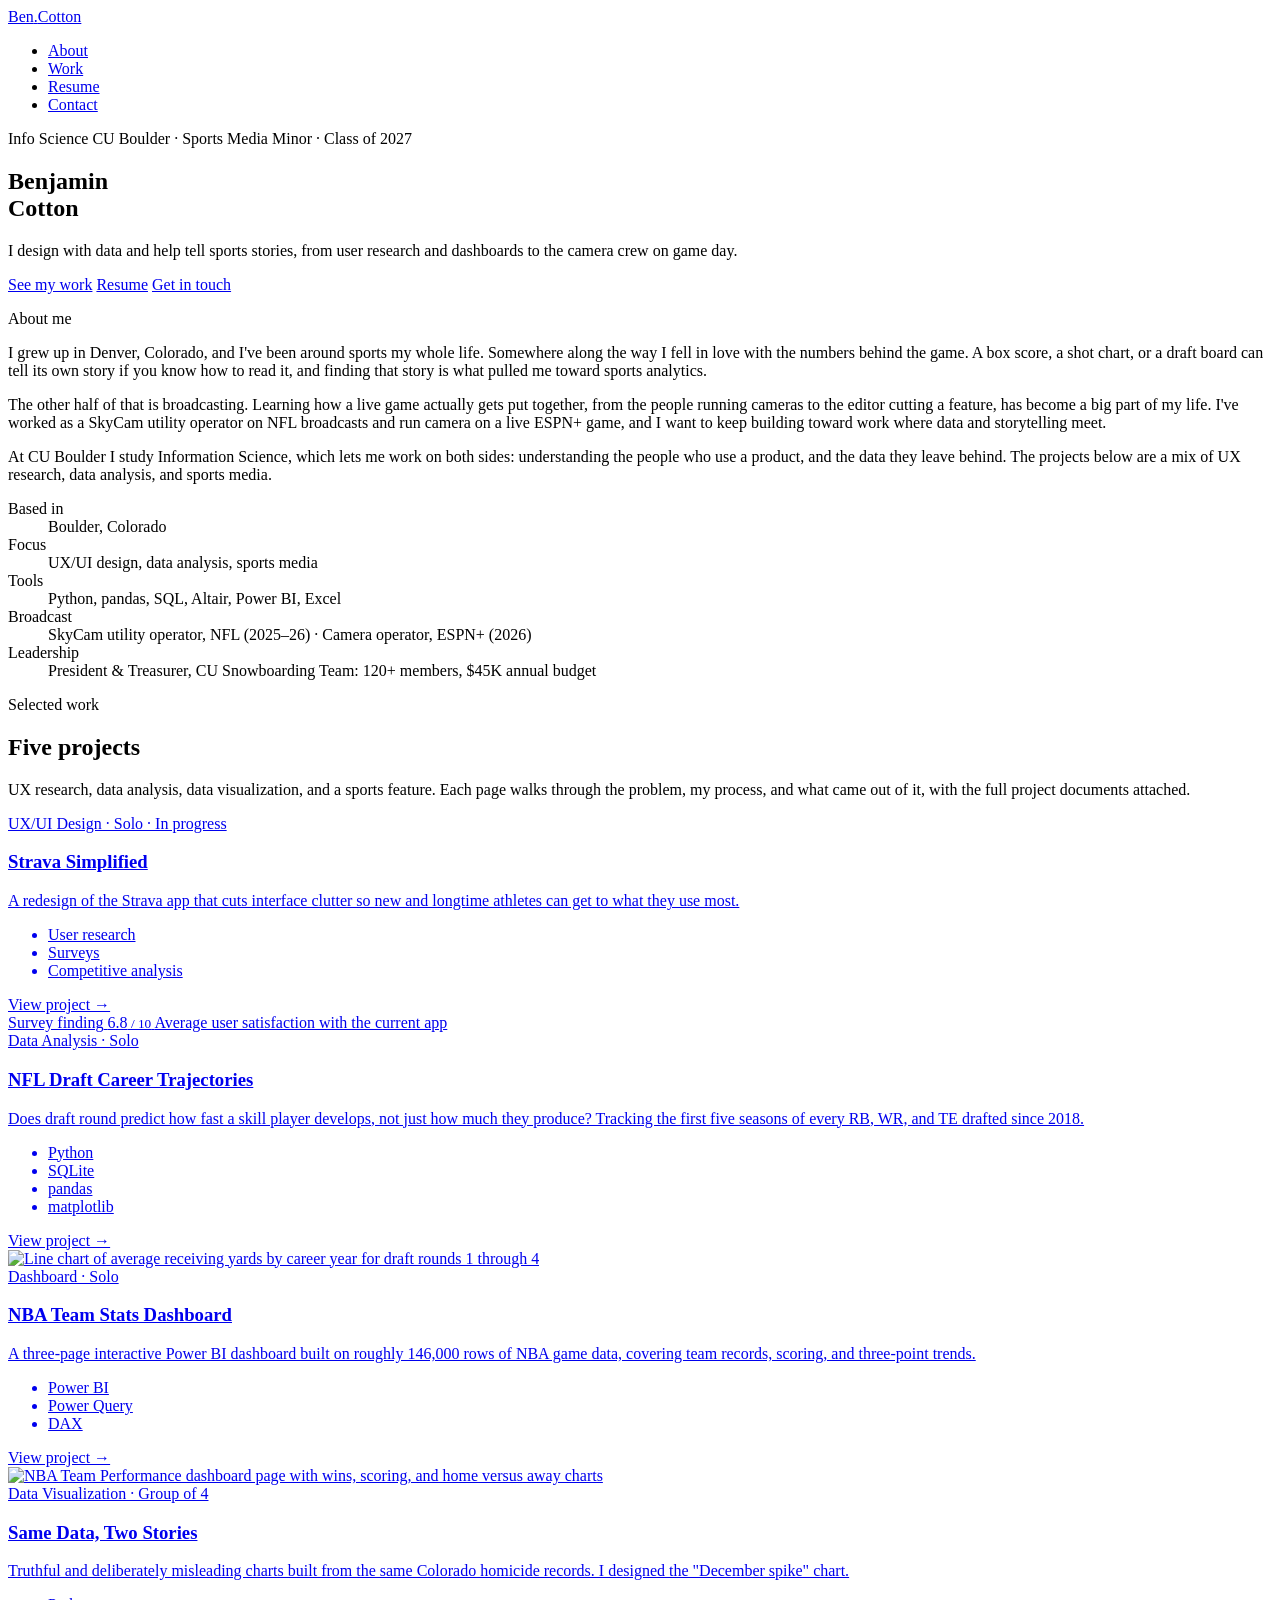
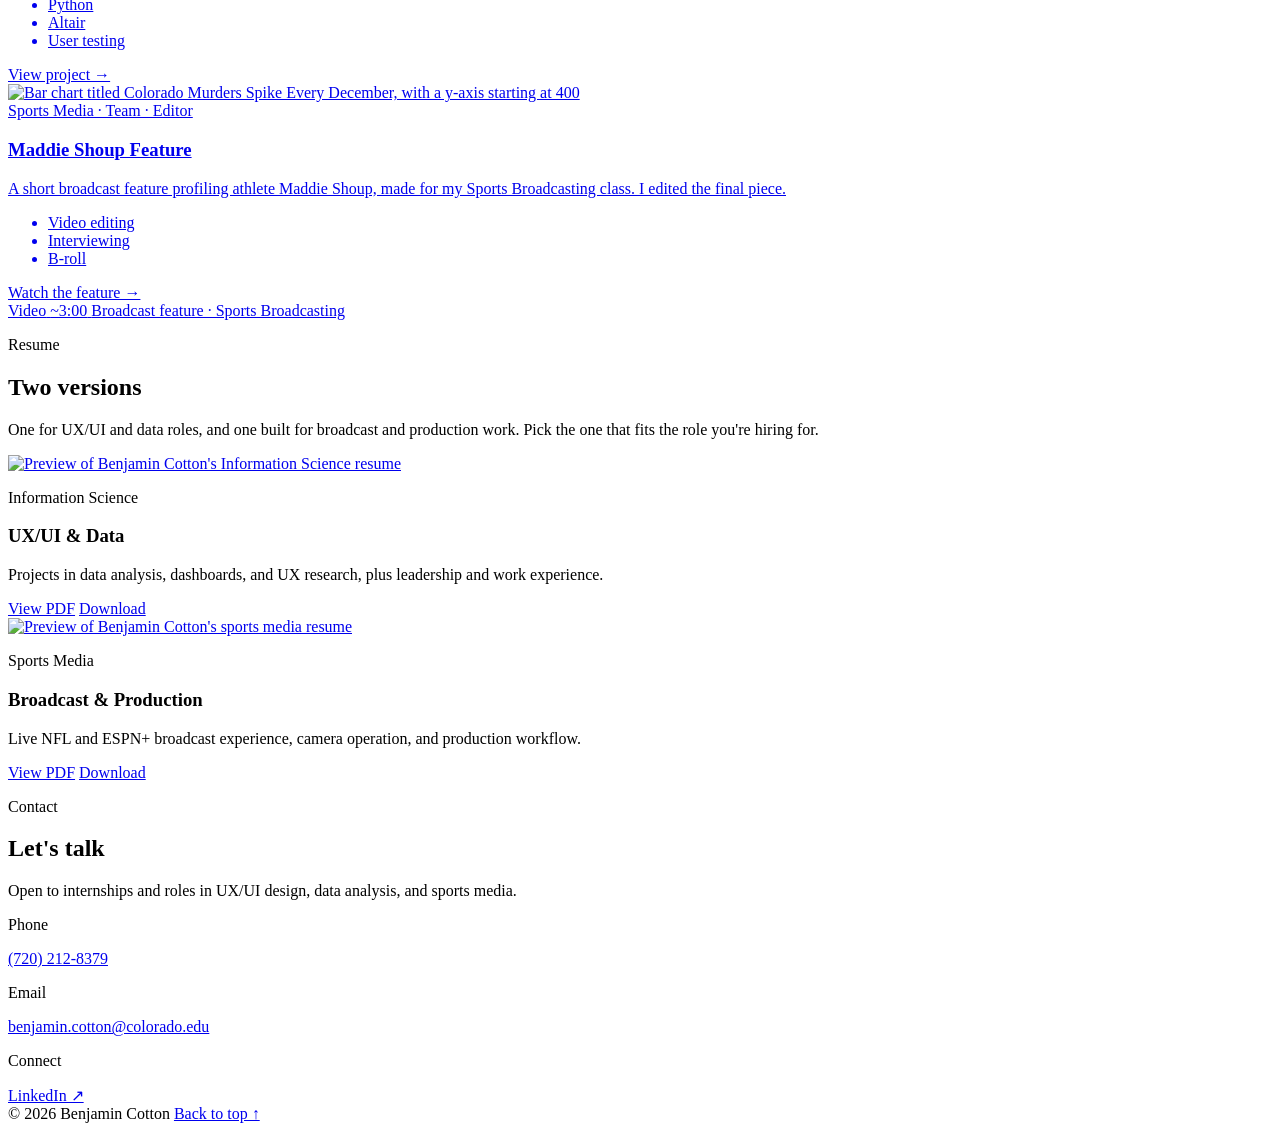
==== index.html @ 994b2de2 "Add files via upload" ====
<!DOCTYPE html>
<html lang="en">
<head>
<meta charset="utf-8">
<meta name="viewport" content="width=device-width, initial-scale=1, viewport-fit=cover">
<title>Benjamin Cotton</title>
<meta name="description" content="Benjamin Cotton — Information Science student at CU Boulder working in UX/UI design, data analysis, and sports media.">
<link rel="preconnect" href="https://fonts.googleapis.com">
<link rel="preconnect" href="https://fonts.gstatic.com" crossorigin>
<link rel="stylesheet" href="https://fonts.googleapis.com/css2?family=Barlow+Condensed:wght@600;700&family=IBM+Plex+Mono:wght@400;500&family=Source+Sans+3:wght@400;600&display=swap">
<link rel="stylesheet" href="css/style.css">
</head>
<body>

<nav class="nav" aria-label="Main">
  <div class="wrap">
    <a class="mark" href="#top">Ben<span>.</span>Cotton</a>
    <ul>
      <li><a class="link" href="#about">About</a></li>
      <li><a class="link" href="#work">Work</a></li>
      <li><a class="link" href="#resume">Resume</a></li>
      <li><a class="link" href="#contact">Contact</a></li>
    </ul>
  </div>
</nav>

<main id="top">
  <section class="hero" id="about">
    <div class="wrap">
      <div class="stack">
        <div class="lower-third">
          <span class="tag">Info Science</span>
          <span class="txt">CU Boulder · Sports Media Minor · Class of 2027</span>
        </div>
        <h1>Benjamin<br>Cotton</h1>
        <p class="lede">I design with data and help tell sports stories, from user research and dashboards to the camera crew on game day.</p>
        <div class="cta-row">
          <a class="btn primary" href="#work">See my work</a>
          <a class="btn" href="#resume">Resume</a>
          <a class="btn" href="#contact">Get in touch</a>
        </div>
      </div>

      <div class="about-grid">
        <div class="story">
          <p class="slate"><span class="dot"></span>About me</p>
          <p>I grew up in Denver, Colorado, and I've been around sports my whole life. Somewhere along the way I fell in love with the numbers behind the game. A box score, a shot chart, or a draft board can tell its own story if you know how to read it, and finding that story is what pulled me toward sports analytics.</p>
          <p>The other half of that is broadcasting. Learning how a live game actually gets put together, from the people running cameras to the editor cutting a feature, has become a big part of my life. I've worked as a SkyCam utility operator on NFL broadcasts and run camera on a live ESPN+ game, and I want to keep building toward work where data and storytelling meet.</p>
          <p>At CU Boulder I study Information Science, which lets me work on both sides: understanding the people who use a product, and the data they leave behind. The projects below are a mix of UX research, data analysis, and sports media.</p>
        </div>
        <dl class="facts">
          <div><dt>Based in</dt><dd>Boulder, Colorado</dd></div>
          <div><dt>Focus</dt><dd>UX/UI design, data analysis, sports media</dd></div>
          <div><dt>Tools</dt><dd>Python, pandas, SQL, Altair, Power BI, Excel</dd></div>
          <div><dt>Broadcast</dt><dd>SkyCam utility operator, NFL (2025–26) · Camera operator, ESPN+ (2026)</dd></div>
          <div><dt>Leadership</dt><dd>President &amp; Treasurer, CU Snowboarding Team: 120+ members, $45K annual budget</dd></div>
        </dl>
      </div>
    </div>
  </section>

  <section id="work">
    <div class="wrap">
      <div class="section-head">
        <p class="slate"><span class="dot"></span>Selected work</p>
        <h2>Five projects</h2>
        <p class="muted">UX research, data analysis, data visualization, and a sports feature. Each page walks through the problem, my process, and what came out of it, with the full project documents attached.</p>
      </div>

      <div class="projects">
        <a class="project" href="projects/strava-simplified.html">
          <div class="info">
            <span class="num">UX/UI Design · Solo · In progress</span>
            <h3>Strava Simplified</h3>
            <p class="muted">A redesign of the Strava app that cuts interface clutter so new and longtime athletes can get to what they use most.</p>
            <ul class="tags"><li>User research</li><li>Surveys</li><li>Competitive analysis</li></ul>
            <span class="go">View project →</span>
          </div>
          <div class="thumb type">
            <span class="badge">Survey finding</span>
            <span class="big">6.8<small> / 10</small></span>
            <span class="cap">Average user satisfaction with the current app</span>
          </div>
        </a>

        <a class="project" href="projects/nfl-draft-trajectories.html">
          <div class="info">
            <span class="num">Data Analysis · Solo</span>
            <h3>NFL Draft Career Trajectories</h3>
            <p class="muted">Does draft round predict how fast a skill player develops, not just how much they produce? Tracking the first five seasons of every RB, WR, and TE drafted since 2018.</p>
            <ul class="tags"><li>Python</li><li>SQLite</li><li>pandas</li><li>matplotlib</li></ul>
            <span class="go">View project →</span>
          </div>
          <div class="thumb contain"><img src="assets/img/nfl-chart-2.png" alt="Line chart of average receiving yards by career year for draft rounds 1 through 4" loading="lazy"></div>
        </a>

        <a class="project" href="projects/nba-team-dashboard.html">
          <div class="info">
            <span class="num">Dashboard · Solo</span>
            <h3>NBA Team Stats Dashboard</h3>
            <p class="muted">A three-page interactive Power BI dashboard built on roughly 146,000 rows of NBA game data, covering team records, scoring, and three-point trends.</p>
            <ul class="tags"><li>Power BI</li><li>Power Query</li><li>DAX</li></ul>
            <span class="go">View project →</span>
          </div>
          <div class="thumb"><img src="assets/img/nba-page-1.jpg" alt="NBA Team Performance dashboard page with wins, scoring, and home versus away charts" loading="lazy"></div>
        </a>

        <a class="project" href="projects/colorado-homicide-data-viz.html">
          <div class="info">
            <span class="num">Data Visualization · Group of 4</span>
            <h3>Same Data, Two Stories</h3>
            <p class="muted">Truthful and deliberately misleading charts built from the same Colorado homicide records. I designed the "December spike" chart.</p>
            <ul class="tags"><li>Python</li><li>Altair</li><li>User testing</li></ul>
            <span class="go">View project →</span>
          </div>
          <div class="thumb contain"><img src="assets/img/viz-december.png" alt="Bar chart titled Colorado Murders Spike Every December, with a y-axis starting at 400" loading="lazy"></div>
        </a>

        <a class="project" href="projects/maddie-shoup-feature.html">
          <div class="info">
            <span class="num">Sports Media · Team · Editor</span>
            <h3>Maddie Shoup Feature</h3>
            <p class="muted">A short broadcast feature profiling athlete Maddie Shoup, made for my Sports Broadcasting class. I edited the final piece.</p>
            <ul class="tags"><li>Video editing</li><li>Interviewing</li><li>B-roll</li></ul>
            <span class="go">Watch the feature →</span>
          </div>
          <div class="thumb type">
            <span class="badge">Video</span>
            <span class="play" aria-hidden="true"></span>
            <span class="big">~3:00</span>
            <span class="cap">Broadcast feature · Sports Broadcasting</span>
          </div>
        </a>
      </div>
    </div>
  </section>

  <section id="resume">
    <div class="wrap">
      <div class="section-head">
        <p class="slate"><span class="dot"></span>Resume</p>
        <h2>Two versions</h2>
        <p class="muted">One for UX/UI and data roles, and one built for broadcast and production work. Pick the one that fits the role you're hiring for.</p>
      </div>
      <div class="resumes">
        <article class="resume">
          <div class="paper"><a href="assets/docs/Benjamin-Cotton-Resume.pdf" target="_blank" rel="noopener"><img src="assets/img/resume-is-1.jpg" alt="Preview of Benjamin Cotton's Information Science resume" loading="lazy"></a></div>
          <div>
            <p class="slate">Information Science</p>
            <h3>UX/UI &amp; Data</h3>
          </div>
          <p class="muted">Projects in data analysis, dashboards, and UX research, plus leadership and work experience.</p>
          <div class="cta-row">
            <a class="btn primary" href="assets/docs/Benjamin-Cotton-Resume.pdf" target="_blank" rel="noopener">View PDF</a>
            <a class="btn" href="assets/docs/Benjamin-Cotton-Resume.pdf" download>Download</a>
          </div>
        </article>
        <article class="resume">
          <div class="paper"><a href="assets/docs/Benjamin-Cotton-Resume-Sports-Media.pdf" target="_blank" rel="noopener"><img src="assets/img/resume-sports-1.jpg" alt="Preview of Benjamin Cotton's sports media resume" loading="lazy"></a></div>
          <div>
            <p class="slate">Sports Media</p>
            <h3>Broadcast &amp; Production</h3>
          </div>
          <p class="muted">Live NFL and ESPN+ broadcast experience, camera operation, and production workflow.</p>
          <div class="cta-row">
            <a class="btn primary" href="assets/docs/Benjamin-Cotton-Resume-Sports-Media.pdf" target="_blank" rel="noopener">View PDF</a>
            <a class="btn" href="assets/docs/Benjamin-Cotton-Resume-Sports-Media.pdf" download>Download</a>
          </div>
        </article>
      </div>
    </div>
  </section>

  <section id="contact">
    <div class="wrap">
      <div class="section-head">
        <p class="slate"><span class="dot"></span>Contact</p>
        <h2>Let's talk</h2>
        <p class="muted">Open to internships and roles in UX/UI design, data analysis, and sports media.</p>
      </div>
      <div class="contact-grid">
        <div><p class="slate">Phone</p><a class="val" href="tel:+17202128379">(720) 212-8379</a></div>
        <div><p class="slate">Email</p><a class="val" href="mailto:benjamin.cotton@colorado.edu">benjamin.cotton@colorado.edu</a></div>
        <div><p class="slate">Connect</p><a class="val" href="https://www.linkedin.com/in/benjamin-g-cotton/" target="_blank" rel="noopener">LinkedIn ↗</a></div>
      </div>
    </div>
  </section>
</main>

<footer>
  <div class="wrap">
    <span class="slate">© 2026 Benjamin Cotton</span>
    <a class="slate" href="#top">Back to top ↑</a>
  </div>
</footer>

</body>
</html>
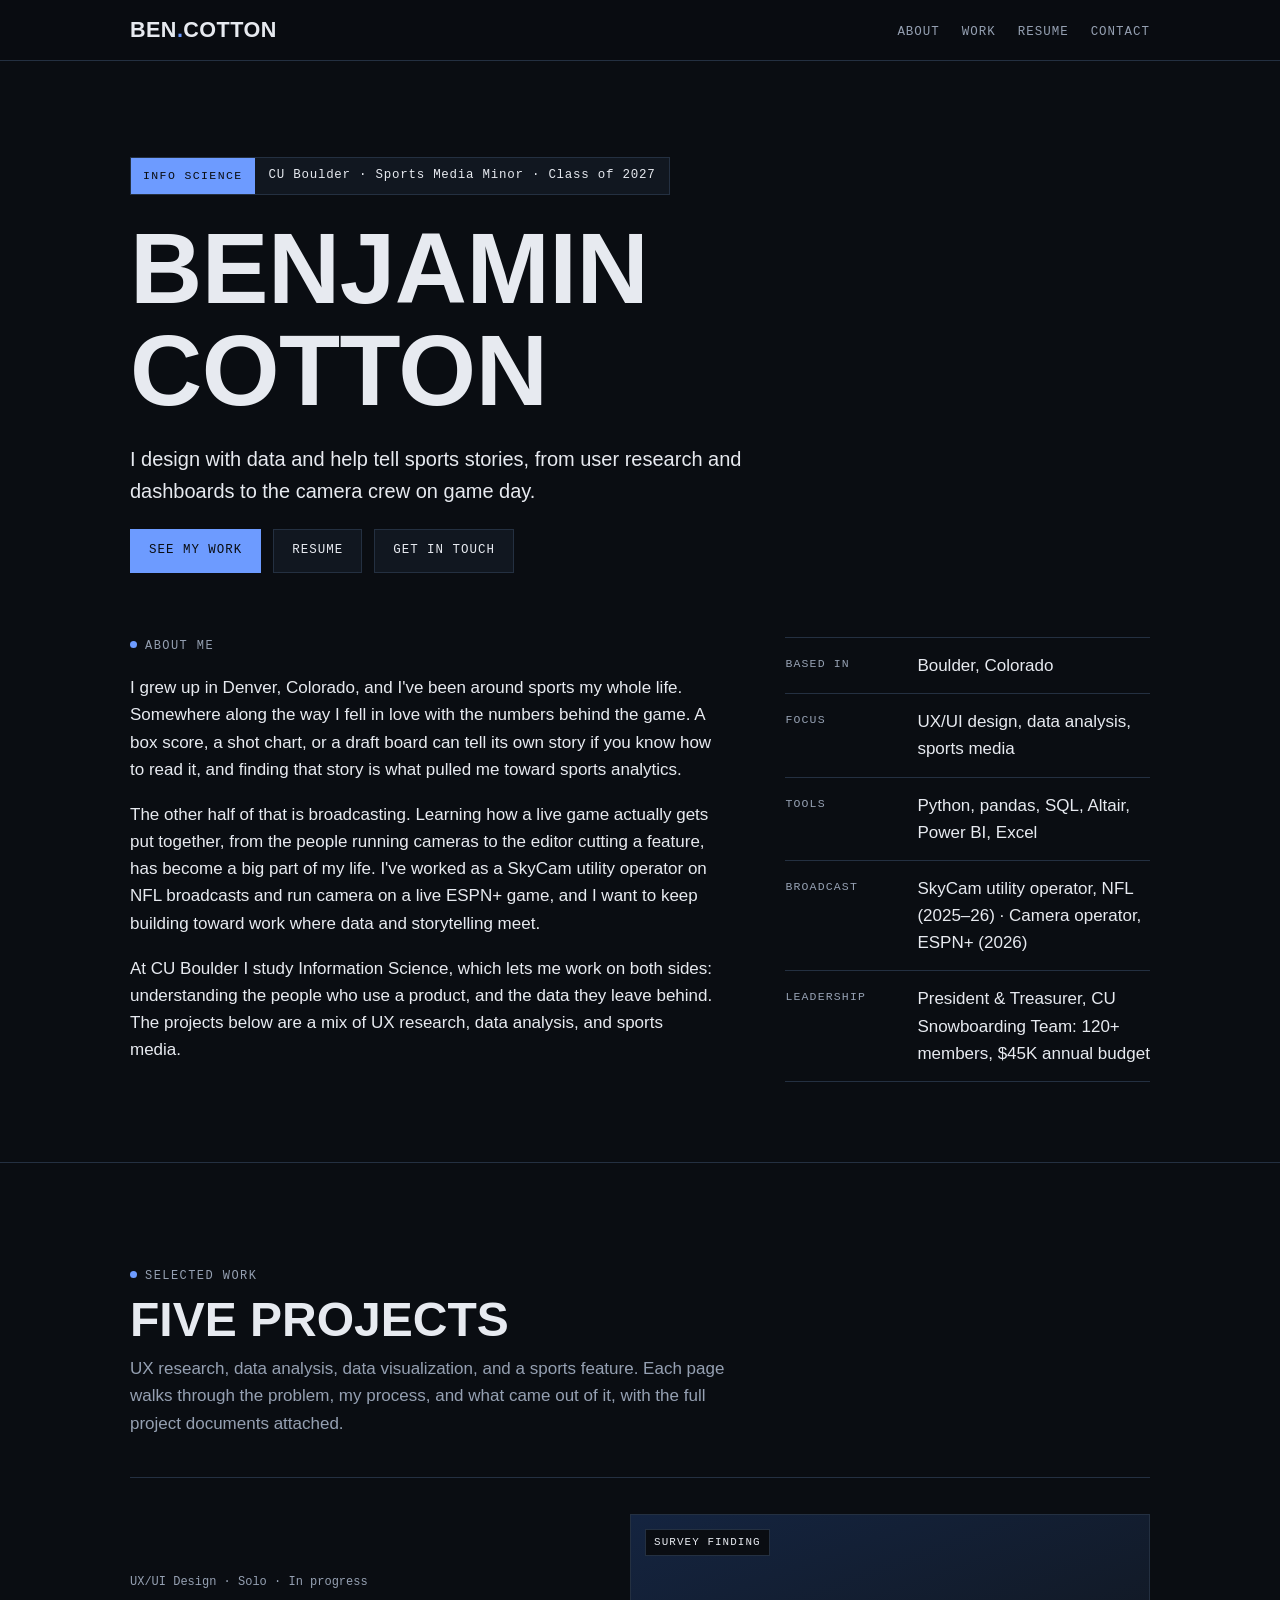
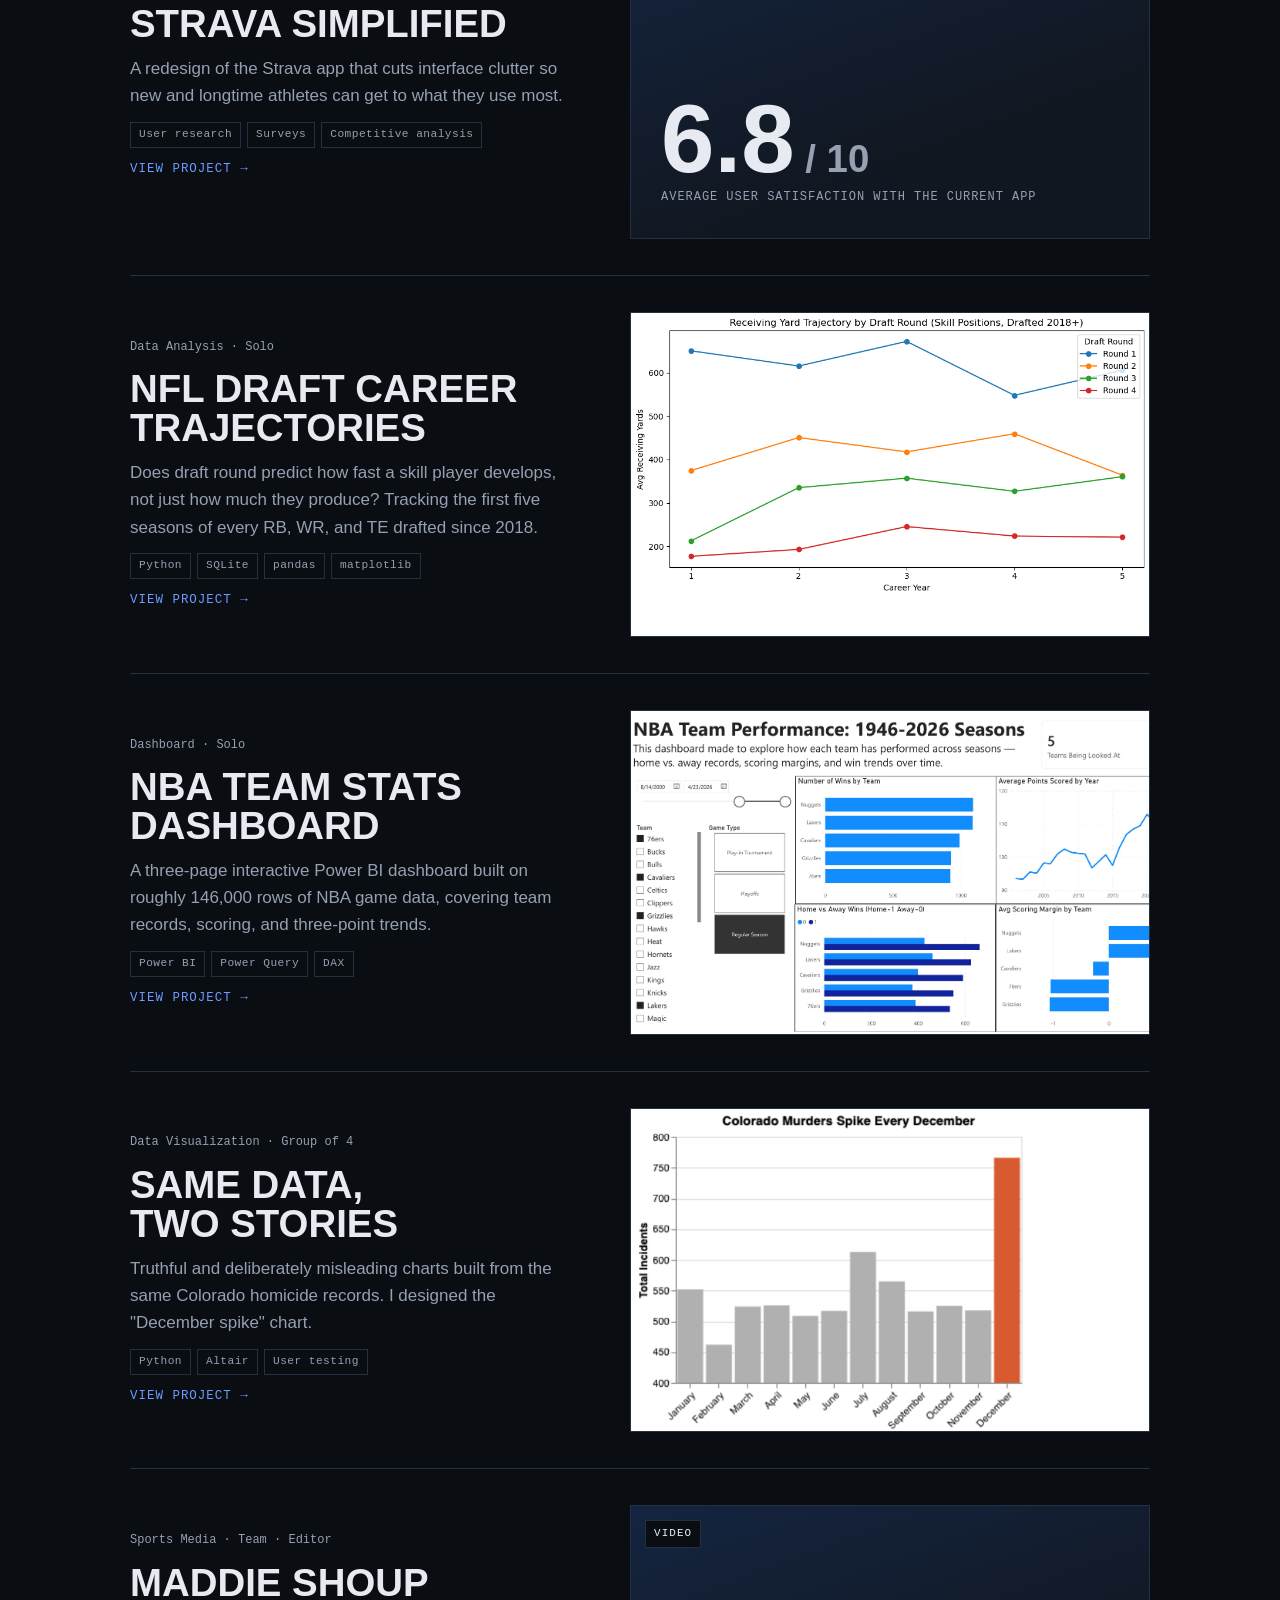
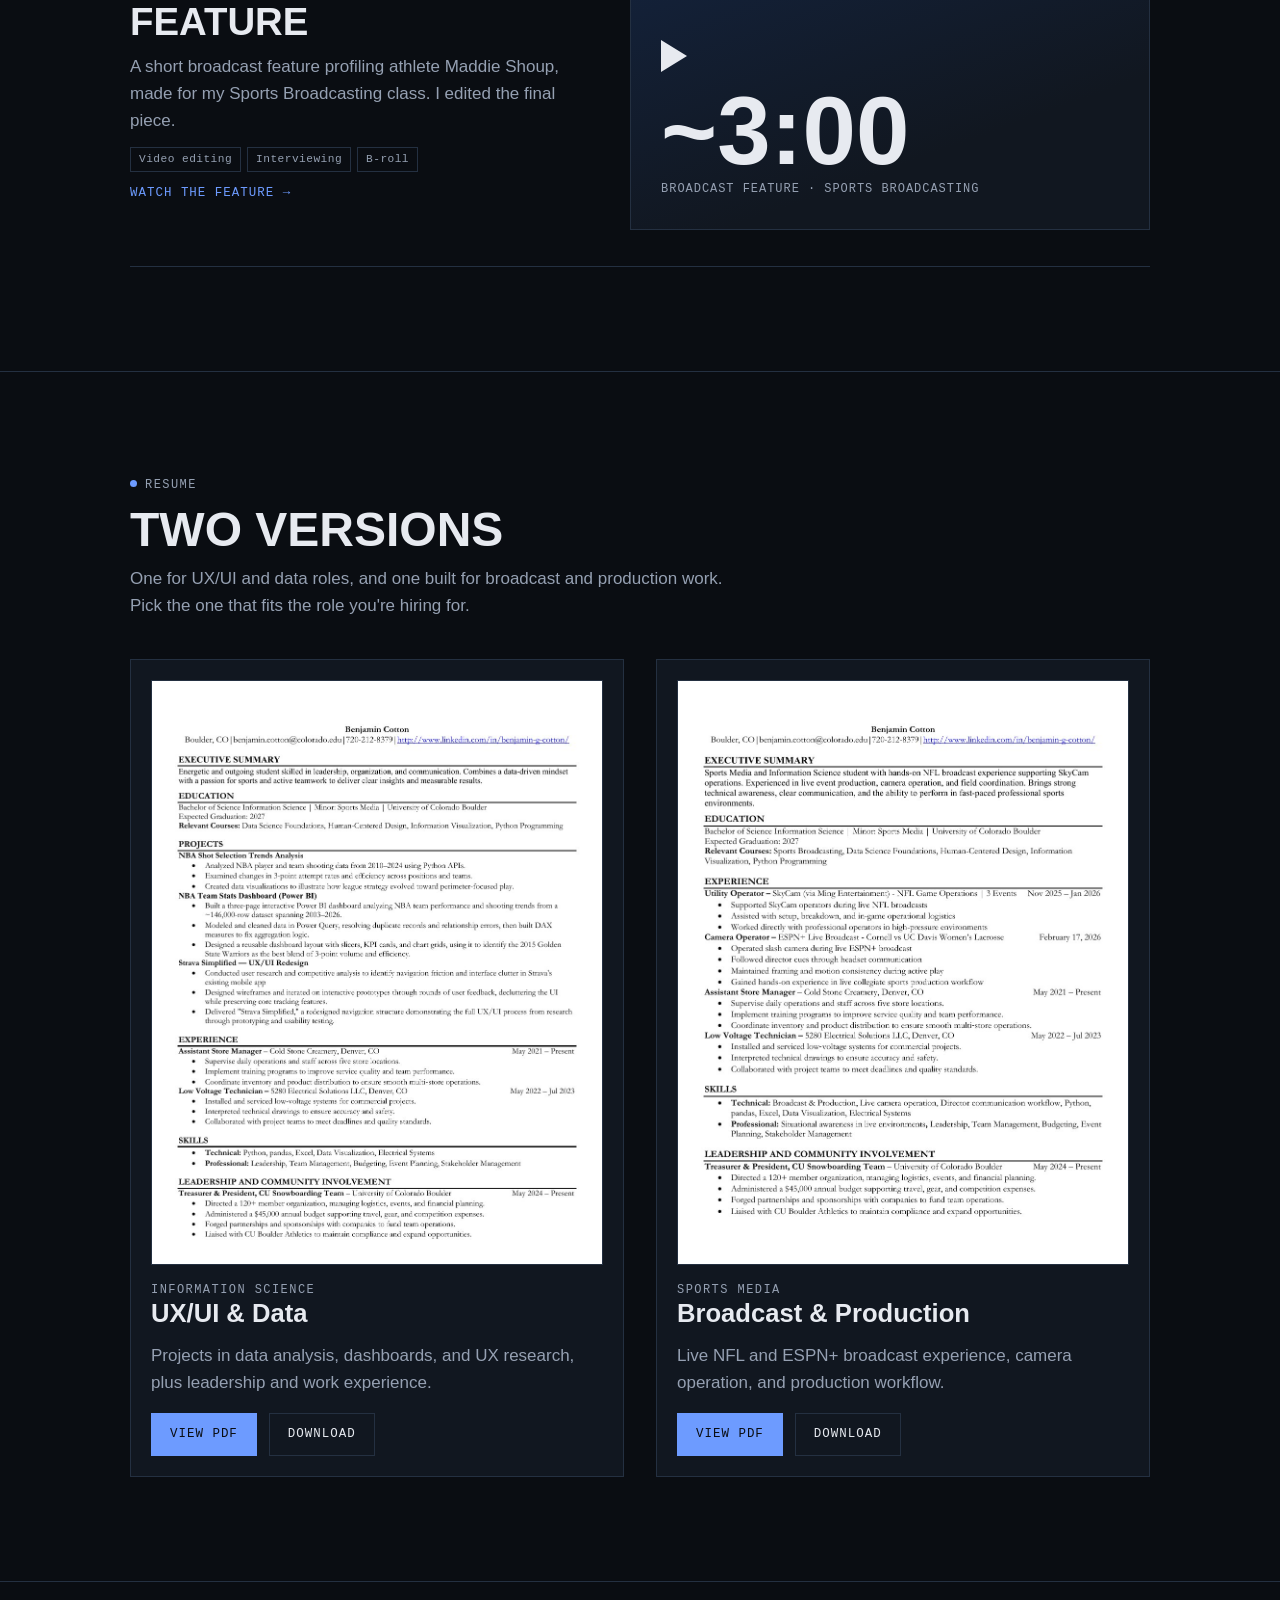
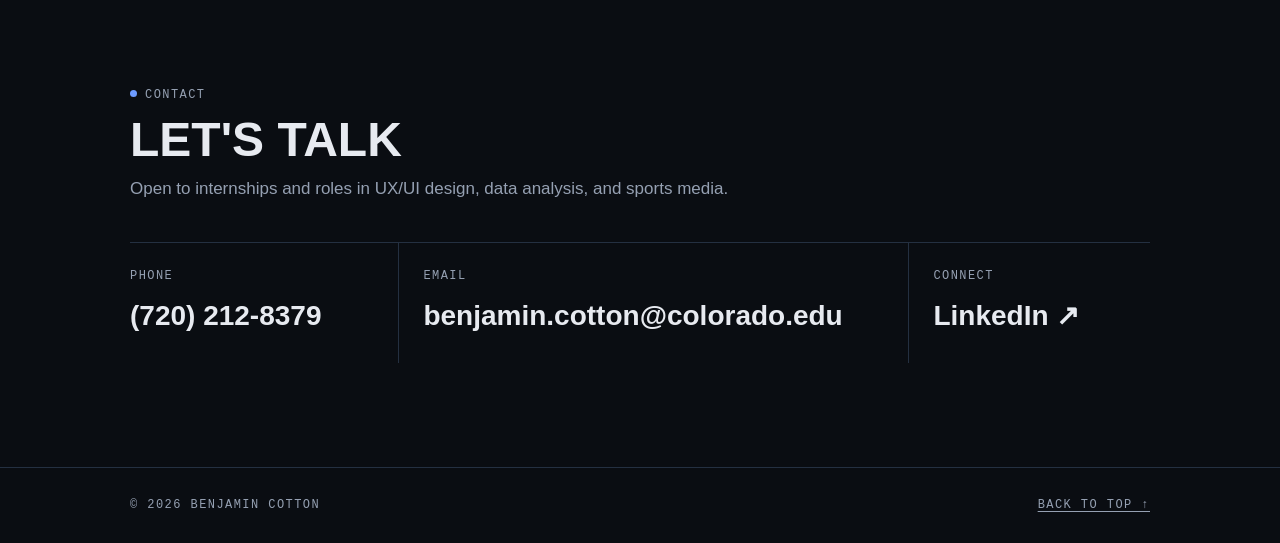
==== commit 6b15ccfb: "Add files via upload" ====
--- a/index.html
+++ b/index.html
@@ -8,7 +8,7 @@
 <link rel="preconnect" href="https://fonts.googleapis.com">
 <link rel="preconnect" href="https://fonts.gstatic.com" crossorigin>
 <link rel="stylesheet" href="https://fonts.googleapis.com/css2?family=Barlow+Condensed:wght@600;700&family=IBM+Plex+Mono:wght@400;500&family=Source+Sans+3:wght@400;600&display=swap">
-<link rel="stylesheet" href="css/style.css">
+<link rel="stylesheet" href="style.css">
 </head>
 <body>
 
@@ -68,7 +68,7 @@
       </div>
 
       <div class="projects">
-        <a class="project" href="projects/strava-simplified.html">
+        <a class="project" href="strava-simplified.html">
           <div class="info">
             <span class="num">UX/UI Design · Solo · In progress</span>
             <h3>Strava Simplified</h3>
@@ -83,7 +83,7 @@
           </div>
         </a>
 
-        <a class="project" href="projects/nfl-draft-trajectories.html">
+        <a class="project" href="nfl-draft-trajectories.html">
           <div class="info">
             <span class="num">Data Analysis · Solo</span>
             <h3>NFL Draft Career Trajectories</h3>
@@ -91,10 +91,10 @@
             <ul class="tags"><li>Python</li><li>SQLite</li><li>pandas</li><li>matplotlib</li></ul>
             <span class="go">View project →</span>
           </div>
-          <div class="thumb contain"><img src="assets/img/nfl-chart-2.png" alt="Line chart of average receiving yards by career year for draft rounds 1 through 4" loading="lazy"></div>
+          <div class="thumb contain"><img src="nfl-chart-2.png" alt="Line chart of average receiving yards by career year for draft rounds 1 through 4" loading="lazy"></div>
         </a>
 
-        <a class="project" href="projects/nba-team-dashboard.html">
+        <a class="project" href="nba-team-dashboard.html">
           <div class="info">
             <span class="num">Dashboard · Solo</span>
             <h3>NBA Team Stats Dashboard</h3>
@@ -102,10 +102,10 @@
             <ul class="tags"><li>Power BI</li><li>Power Query</li><li>DAX</li></ul>
             <span class="go">View project →</span>
           </div>
-          <div class="thumb"><img src="assets/img/nba-page-1.jpg" alt="NBA Team Performance dashboard page with wins, scoring, and home versus away charts" loading="lazy"></div>
+          <div class="thumb"><img src="nba-page-1.jpg" alt="NBA Team Performance dashboard page with wins, scoring, and home versus away charts" loading="lazy"></div>
         </a>
 
-        <a class="project" href="projects/colorado-homicide-data-viz.html">
+        <a class="project" href="colorado-homicide-data-viz.html">
           <div class="info">
             <span class="num">Data Visualization · Group of 4</span>
             <h3>Same Data, Two Stories</h3>
@@ -113,10 +113,10 @@
             <ul class="tags"><li>Python</li><li>Altair</li><li>User testing</li></ul>
             <span class="go">View project →</span>
           </div>
-          <div class="thumb contain"><img src="assets/img/viz-december.png" alt="Bar chart titled Colorado Murders Spike Every December, with a y-axis starting at 400" loading="lazy"></div>
+          <div class="thumb contain"><img src="viz-december.png" alt="Bar chart titled Colorado Murders Spike Every December, with a y-axis starting at 400" loading="lazy"></div>
         </a>
 
-        <a class="project" href="projects/maddie-shoup-feature.html">
+        <a class="project" href="maddie-shoup-feature.html">
           <div class="info">
             <span class="num">Sports Media · Team · Editor</span>
             <h3>Maddie Shoup Feature</h3>
@@ -144,27 +144,27 @@
       </div>
       <div class="resumes">
         <article class="resume">
-          <div class="paper"><a href="assets/docs/Benjamin-Cotton-Resume.pdf" target="_blank" rel="noopener"><img src="assets/img/resume-is-1.jpg" alt="Preview of Benjamin Cotton's Information Science resume" loading="lazy"></a></div>
+          <div class="paper"><a href="Benjamin-Cotton-Resume.pdf" target="_blank" rel="noopener"><img src="resume-is-1.jpg" alt="Preview of Benjamin Cotton's Information Science resume" loading="lazy"></a></div>
           <div>
             <p class="slate">Information Science</p>
             <h3>UX/UI &amp; Data</h3>
           </div>
           <p class="muted">Projects in data analysis, dashboards, and UX research, plus leadership and work experience.</p>
           <div class="cta-row">
-            <a class="btn primary" href="assets/docs/Benjamin-Cotton-Resume.pdf" target="_blank" rel="noopener">View PDF</a>
-            <a class="btn" href="assets/docs/Benjamin-Cotton-Resume.pdf" download>Download</a>
+            <a class="btn primary" href="Benjamin-Cotton-Resume.pdf" target="_blank" rel="noopener">View PDF</a>
+            <a class="btn" href="Benjamin-Cotton-Resume.pdf" download>Download</a>
           </div>
         </article>
         <article class="resume">
-          <div class="paper"><a href="assets/docs/Benjamin-Cotton-Resume-Sports-Media.pdf" target="_blank" rel="noopener"><img src="assets/img/resume-sports-1.jpg" alt="Preview of Benjamin Cotton's sports media resume" loading="lazy"></a></div>
+          <div class="paper"><a href="Benjamin-Cotton-Resume-Sports-Media.pdf" target="_blank" rel="noopener"><img src="resume-sports-1.jpg" alt="Preview of Benjamin Cotton's sports media resume" loading="lazy"></a></div>
           <div>
             <p class="slate">Sports Media</p>
             <h3>Broadcast &amp; Production</h3>
           </div>
           <p class="muted">Live NFL and ESPN+ broadcast experience, camera operation, and production workflow.</p>
           <div class="cta-row">
-            <a class="btn primary" href="assets/docs/Benjamin-Cotton-Resume-Sports-Media.pdf" target="_blank" rel="noopener">View PDF</a>
-            <a class="btn" href="assets/docs/Benjamin-Cotton-Resume-Sports-Media.pdf" download>Download</a>
+            <a class="btn primary" href="Benjamin-Cotton-Resume-Sports-Media.pdf" target="_blank" rel="noopener">View PDF</a>
+            <a class="btn" href="Benjamin-Cotton-Resume-Sports-Media.pdf" download>Download</a>
           </div>
         </article>
       </div>
--- a/style.css
+++ b/style.css
@@ -0,0 +1,242 @@
+/* Layout concept: a broadcast "lower third" — left-aligned condensed headlines,
+   mono slates for metadata, one 1100px column on a near-black, blue-biased ground. */
+:root {
+  --bg: #0a0d12;
+  --surface: #111720;
+  --surface-2: #17202c;
+  --line: #243041;
+  --fg: #e7eaf0;
+  --muted: #95a0b2;
+  --accent: #6d9bff;
+  --navy: #142440;
+  --display: "Barlow Condensed", "Arial Narrow", "Helvetica Neue", Arial, sans-serif;
+  --body: "Source Sans 3", "Segoe UI", "Helvetica Neue", Arial, sans-serif;
+  --mono: "IBM Plex Mono", ui-monospace, "SFMono-Regular", Menlo, Consolas, monospace;
+  --wrap: 1100px;
+  color-scheme: dark;
+}
+
+*, *::before, *::after { box-sizing: border-box; }
+html { scroll-behavior: smooth; scroll-padding-top: 80px; }
+@media (prefers-reduced-motion: reduce) { html { scroll-behavior: auto; } }
+
+body {
+  margin: 0;
+  background: var(--bg);
+  color: var(--fg);
+  font-family: var(--body);
+  font-size: 1.0625rem;
+  line-height: 1.6;
+  -webkit-font-smoothing: antialiased;
+}
+img { max-width: 100%; display: block; }
+a { color: var(--accent); text-underline-offset: 3px; }
+a:hover { color: var(--fg); }
+:focus-visible { outline: 2px solid var(--accent); outline-offset: 3px; border-radius: 2px; }
+
+.wrap { max-width: var(--wrap); margin: 0 auto; padding-inline: clamp(16px, 4vw, 40px); }
+
+/* ---------- Nav ---------- */
+.nav {
+  position: sticky; top: env(safe-area-inset-top, 0px); z-index: 10;
+  background: color-mix(in srgb, var(--bg) 88%, transparent);
+  backdrop-filter: blur(10px);
+  border-bottom: 1px solid var(--line);
+}
+.nav .wrap { display: flex; align-items: center; justify-content: space-between; gap: 16px; min-height: 60px; }
+.mark {
+  font-family: var(--display); font-weight: 700; font-size: 1.35rem; letter-spacing: 0.02em;
+  color: var(--fg); text-decoration: none; text-transform: uppercase;
+}
+.mark span { color: var(--accent); }
+.nav ul { list-style: none; display: flex; flex-wrap: wrap; gap: 4px 22px; margin: 0; padding: 0; }
+.nav a.link {
+  font-family: var(--mono); font-size: 0.78rem; letter-spacing: 0.08em; text-transform: uppercase;
+  color: var(--muted); text-decoration: none;
+}
+.nav a.link:hover { color: var(--fg); }
+@media (max-width: 560px) { .nav ul { gap: 4px 14px; } .nav a.link { font-size: 0.7rem; } }
+
+/* ---------- Type ---------- */
+.slate {
+  font-family: var(--mono); font-size: 0.75rem; font-weight: 500; letter-spacing: 0.12em;
+  text-transform: uppercase; color: var(--muted); margin: 0;
+}
+.slate .dot { display: inline-block; width: 7px; height: 7px; border-radius: 50%; background: var(--accent); margin-right: 8px; vertical-align: 1px; }
+h1, h2, h3 { font-family: var(--display); text-wrap: balance; margin: 0; line-height: 1.02; }
+h1 { font-size: clamp(3rem, 9vw, 6.25rem); font-weight: 700; text-transform: uppercase; letter-spacing: -0.005em; }
+h2 { font-size: clamp(2rem, 5vw, 3rem); font-weight: 700; text-transform: uppercase; }
+h3 { font-size: 1.6rem; font-weight: 600; }
+p { margin: 0; max-width: 65ch; }
+.lede { font-size: 1.25rem; color: var(--fg); max-width: 58ch; }
+.muted { color: var(--muted); }
+
+/* ---------- Sections ---------- */
+section { padding-block: clamp(56px, 9vw, 104px); border-top: 1px solid var(--line); }
+section.hero { border-top: 0; padding-block: clamp(48px, 8vw, 96px) clamp(48px, 7vw, 80px); }
+.section-head { display: flex; flex-direction: column; gap: 10px; margin-bottom: 40px; }
+
+/* Hero */
+.hero .stack { display: flex; flex-direction: column; gap: 22px; }
+.lower-third {
+  display: inline-flex; align-items: stretch; align-self: flex-start; max-width: 100%;
+  border: 1px solid var(--line); background: var(--surface);
+}
+.lower-third .tag {
+  background: var(--accent); color: var(--bg); font-family: var(--mono); font-weight: 500;
+  font-size: 0.72rem; letter-spacing: 0.12em; text-transform: uppercase; padding: 8px 12px;
+  display: flex; align-items: center;
+}
+.lower-third .txt { padding: 8px 14px; font-family: var(--mono); font-size: 0.78rem; letter-spacing: 0.06em; color: var(--fg); }
+
+.about-grid {
+  display: grid; grid-template-columns: minmax(0, 1.6fr) minmax(0, 1fr); gap: clamp(32px, 6vw, 72px);
+  margin-top: clamp(40px, 6vw, 64px);
+}
+.about-grid .story { display: flex; flex-direction: column; gap: 18px; min-width: 0; }
+.facts { margin: 0; display: flex; flex-direction: column; border-top: 1px solid var(--line); }
+.facts div { display: grid; grid-template-columns: 7.5rem minmax(0, 1fr); gap: 12px; padding: 14px 0; border-bottom: 1px solid var(--line); }
+.facts dt { font-family: var(--mono); font-size: 0.72rem; letter-spacing: 0.1em; text-transform: uppercase; color: var(--muted); padding-top: 3px; }
+.facts dd { margin: 0; }
+@media (max-width: 760px) { .about-grid { grid-template-columns: 1fr; } }
+
+.cta-row { display: flex; flex-wrap: wrap; gap: 12px; }
+.btn {
+  display: inline-flex; align-items: center; gap: 8px; padding: 11px 18px;
+  font-family: var(--mono); font-size: 0.78rem; font-weight: 500; letter-spacing: 0.08em; text-transform: uppercase;
+  text-decoration: none; border: 1px solid var(--line); color: var(--fg); background: var(--surface);
+  transition: border-color .15s, background .15s;
+}
+.btn:hover { border-color: var(--accent); color: var(--fg); }
+.btn.primary { background: var(--accent); color: var(--bg); border-color: var(--accent); }
+.btn.primary:hover { background: var(--fg); border-color: var(--fg); color: var(--bg); }
+
+/* ---------- Project list ---------- */
+.projects { display: flex; flex-direction: column; }
+.project {
+  display: grid; grid-template-columns: minmax(0, 1fr) minmax(0, 1.15fr); gap: clamp(24px, 4vw, 48px);
+  padding-block: 36px; border-top: 1px solid var(--line); color: inherit; text-decoration: none; align-items: center;
+}
+.project:last-child { border-bottom: 1px solid var(--line); }
+.project .info { display: flex; flex-direction: column; gap: 12px; min-width: 0; }
+.project h3 { font-size: clamp(1.8rem, 3.6vw, 2.4rem); text-transform: uppercase; transition: color .15s; }
+.project:hover h3 { color: var(--accent); }
+.project .go { font-family: var(--mono); font-size: 0.78rem; letter-spacing: 0.08em; text-transform: uppercase; color: var(--accent); }
+.project .num { font-family: var(--mono); font-size: 0.75rem; color: var(--muted); }
+.thumb {
+  aspect-ratio: 16 / 10; max-width: 100%; width: 100%; overflow: hidden; border: 1px solid var(--line);
+  background: var(--surface); position: relative;
+}
+.thumb img { width: 100%; height: 100%; object-fit: cover; object-position: top left; transition: transform .4s; }
+.thumb.contain img { object-fit: contain; background: #fff; }
+.project:hover .thumb img { transform: scale(1.02); }
+@media (prefers-reduced-motion: reduce) { .thumb img { transition: none; } .project:hover .thumb img { transform: none; } }
+.thumb.type {
+  display: flex; flex-direction: column; justify-content: flex-end; gap: 6px; padding: clamp(18px, 3vw, 30px);
+  background: linear-gradient(160deg, var(--navy), var(--surface) 70%);
+}
+.thumb.type .big { font-family: var(--display); font-weight: 700; font-size: clamp(3.5rem, 9vw, 6rem); line-height: 0.9; }
+.thumb.type .big small { font-size: 0.4em; color: var(--muted); font-weight: 600; }
+.thumb.type .cap { font-family: var(--mono); font-size: 0.75rem; letter-spacing: 0.08em; text-transform: uppercase; color: var(--muted); }
+.thumb .badge {
+  position: absolute; top: 14px; left: 14px; font-family: var(--mono); font-size: 0.68rem; letter-spacing: 0.1em;
+  text-transform: uppercase; padding: 4px 8px; background: var(--bg); border: 1px solid var(--line); color: var(--fg);
+}
+.play {
+  width: 0; height: 0; border-left: 26px solid var(--fg); border-top: 16px solid transparent; border-bottom: 16px solid transparent;
+  margin-bottom: 10px;
+}
+@media (max-width: 760px) {
+  .project { grid-template-columns: 1fr; }
+  .project .thumb { order: -1; }
+}
+
+/* tags */
+.tags { display: flex; flex-wrap: wrap; gap: 6px; margin: 0; padding: 0; list-style: none; }
+.tags li { font-family: var(--mono); font-size: 0.7rem; letter-spacing: 0.04em; padding: 3px 8px; border: 1px solid var(--line); color: var(--muted); }
+
+/* ---------- Resume ---------- */
+.resumes { display: grid; grid-template-columns: repeat(2, minmax(0, 1fr)); gap: clamp(20px, 3vw, 32px); }
+.resume { display: flex; flex-direction: column; gap: 16px; border: 1px solid var(--line); background: var(--surface); padding: 20px; min-width: 0; }
+.resume .paper { border: 1px solid var(--line); background: #fff; aspect-ratio: 8.5 / 11; overflow: hidden; max-width: 100%; }
+.resume .paper img { width: 100%; height: 100%; object-fit: cover; object-position: top; }
+.resume .paper a { display: block; height: 100%; }
+@media (max-width: 760px) { .resumes { grid-template-columns: 1fr; } }
+
+/* ---------- Contact ---------- */
+.contact-grid { display: grid; grid-template-columns: minmax(0, 1fr) minmax(0, 1.9fr) minmax(0, 0.9fr); border-top: 1px solid var(--line); }
+.contact-grid > div { padding: 24px 24px 24px 0; display: flex; flex-direction: column; gap: 8px; min-width: 0; }
+.contact-grid > div + div { padding-left: 24px; border-left: 1px solid var(--line); }
+.contact-grid .val { font-family: var(--display); font-size: clamp(1.35rem, 2.3vw, 1.75rem); font-weight: 600; color: var(--fg); text-decoration: none; overflow-wrap: break-word; }
+.contact-grid a.val:hover { color: var(--accent); }
+@media (max-width: 760px) {
+  .contact-grid { grid-template-columns: 1fr; }
+  .contact-grid > div, .contact-grid > div + div { padding: 20px 0; border-left: 0; border-bottom: 1px solid var(--line); }
+}
+
+footer { border-top: 1px solid var(--line); padding-block: 28px; }
+footer .wrap { display: flex; flex-wrap: wrap; justify-content: space-between; gap: 12px; }
+
+/* ---------- Project detail pages ---------- */
+.back { font-family: var(--mono); font-size: 0.78rem; letter-spacing: 0.08em; text-transform: uppercase; color: var(--muted); text-decoration: none; }
+.back:hover { color: var(--fg); }
+.detail-hero { padding-block: clamp(40px, 7vw, 80px) 40px; border-top: 0; display: flex; flex-direction: column; gap: 20px; }
+.detail-hero h1 { font-size: clamp(2.6rem, 7.5vw, 5.25rem); }
+.meta { display: grid; grid-template-columns: repeat(4, minmax(0, 1fr)); border-top: 1px solid var(--line); border-bottom: 1px solid var(--line); margin-top: 12px; }
+.meta div { padding: 16px 16px 16px 0; display: flex; flex-direction: column; gap: 4px; min-width: 0; }
+.meta div + div { padding-left: 16px; border-left: 1px solid var(--line); }
+.meta dt { font-family: var(--mono); font-size: 0.7rem; letter-spacing: 0.1em; text-transform: uppercase; color: var(--muted); }
+.meta dd { margin: 0; font-size: 0.98rem; }
+@media (max-width: 760px) {
+  .meta { grid-template-columns: repeat(2, minmax(0, 1fr)); }
+  .meta div:nth-child(3) { padding-left: 0; border-left: 0; }
+  .meta div:nth-child(n+3) { border-top: 1px solid var(--line); }
+}
+
+.block { padding-block: clamp(40px, 6vw, 64px); }
+.two-col { display: grid; grid-template-columns: 14rem minmax(0, 1fr); gap: clamp(20px, 4vw, 48px); }
+.two-col > div { display: flex; flex-direction: column; gap: 16px; min-width: 0; }
+.two-col h2 { font-size: clamp(1.6rem, 3vw, 2rem); }
+@media (max-width: 760px) { .two-col { grid-template-columns: 1fr; } }
+
+ul.points { margin: 0; padding-left: 1.1em; display: flex; flex-direction: column; gap: 10px; max-width: 65ch; }
+ul.points li::marker { color: var(--accent); }
+
+.stats { display: grid; grid-template-columns: repeat(auto-fit, minmax(150px, 1fr)); gap: 1px; background: var(--line); border: 1px solid var(--line); }
+.stat { background: var(--surface); padding: 18px; display: flex; flex-direction: column; gap: 4px; }
+.stat b { font-family: var(--display); font-size: 2.4rem; font-weight: 700; line-height: 1; font-variant-numeric: tabular-nums; }
+.stat span { font-size: 0.92rem; color: var(--muted); }
+
+figure { margin: 0; display: flex; flex-direction: column; gap: 10px; }
+figure .frame { border: 1px solid var(--line); background: #fff; overflow: hidden; }
+figcaption { font-family: var(--mono); font-size: 0.74rem; color: var(--muted); letter-spacing: 0.02em; }
+.gallery { display: grid; gap: 28px; }
+
+.table-wrap { overflow-x: auto; border: 1px solid var(--line); }
+table { border-collapse: collapse; width: 100%; font-variant-numeric: tabular-nums; font-size: 0.95rem; }
+th, td { padding: 10px 14px; text-align: right; border-bottom: 1px solid var(--line); white-space: nowrap; }
+th:first-child, td:first-child { text-align: left; }
+th { font-family: var(--mono); font-size: 0.7rem; letter-spacing: 0.08em; text-transform: uppercase; color: var(--muted); font-weight: 500; background: var(--surface); }
+tr:last-child td { border-bottom: 0; }
+td.hl { color: var(--accent); font-weight: 600; }
+
+.callout { border-left: 3px solid var(--accent); background: var(--surface); padding: 18px 20px; max-width: 65ch; }
+
+.docs { display: flex; flex-direction: column; gap: 24px; }
+.doc { border: 1px solid var(--line); background: var(--surface); }
+.doc header { display: flex; flex-wrap: wrap; align-items: center; justify-content: space-between; gap: 12px; padding: 14px 16px; border-bottom: 1px solid var(--line); }
+.doc header strong { font-family: var(--display); font-size: 1.3rem; font-weight: 600; }
+.doc iframe { display: block; width: 100%; height: min(80vh, 900px); border: 0; background: #fff; }
+
+.video { position: relative; aspect-ratio: 16 / 9; width: 100%; max-width: 100%; border: 1px solid var(--line); background: var(--surface); }
+.video iframe { position: absolute; inset: 0; width: 100%; height: 100%; border: 0; }
+
+.next { display: flex; flex-wrap: wrap; justify-content: space-between; gap: 16px; }
+.next a { text-decoration: none; display: flex; flex-direction: column; gap: 4px; color: var(--fg); }
+.next a span { font-family: var(--mono); font-size: 0.72rem; letter-spacing: 0.1em; text-transform: uppercase; color: var(--muted); }
+.next a strong { font-family: var(--display); font-size: 1.6rem; text-transform: uppercase; }
+.next a:hover strong { color: var(--accent); }
+.next a.right { text-align: right; margin-left: auto; }
+
+.status { display: inline-flex; align-items: center; gap: 8px; font-family: var(--mono); font-size: 0.72rem; letter-spacing: 0.1em; text-transform: uppercase; color: var(--fg); border: 1px solid var(--line); padding: 4px 10px; align-self: flex-start; }
+.status::before { content: ""; width: 7px; height: 7px; border-radius: 50%; background: #e0a83a; }
